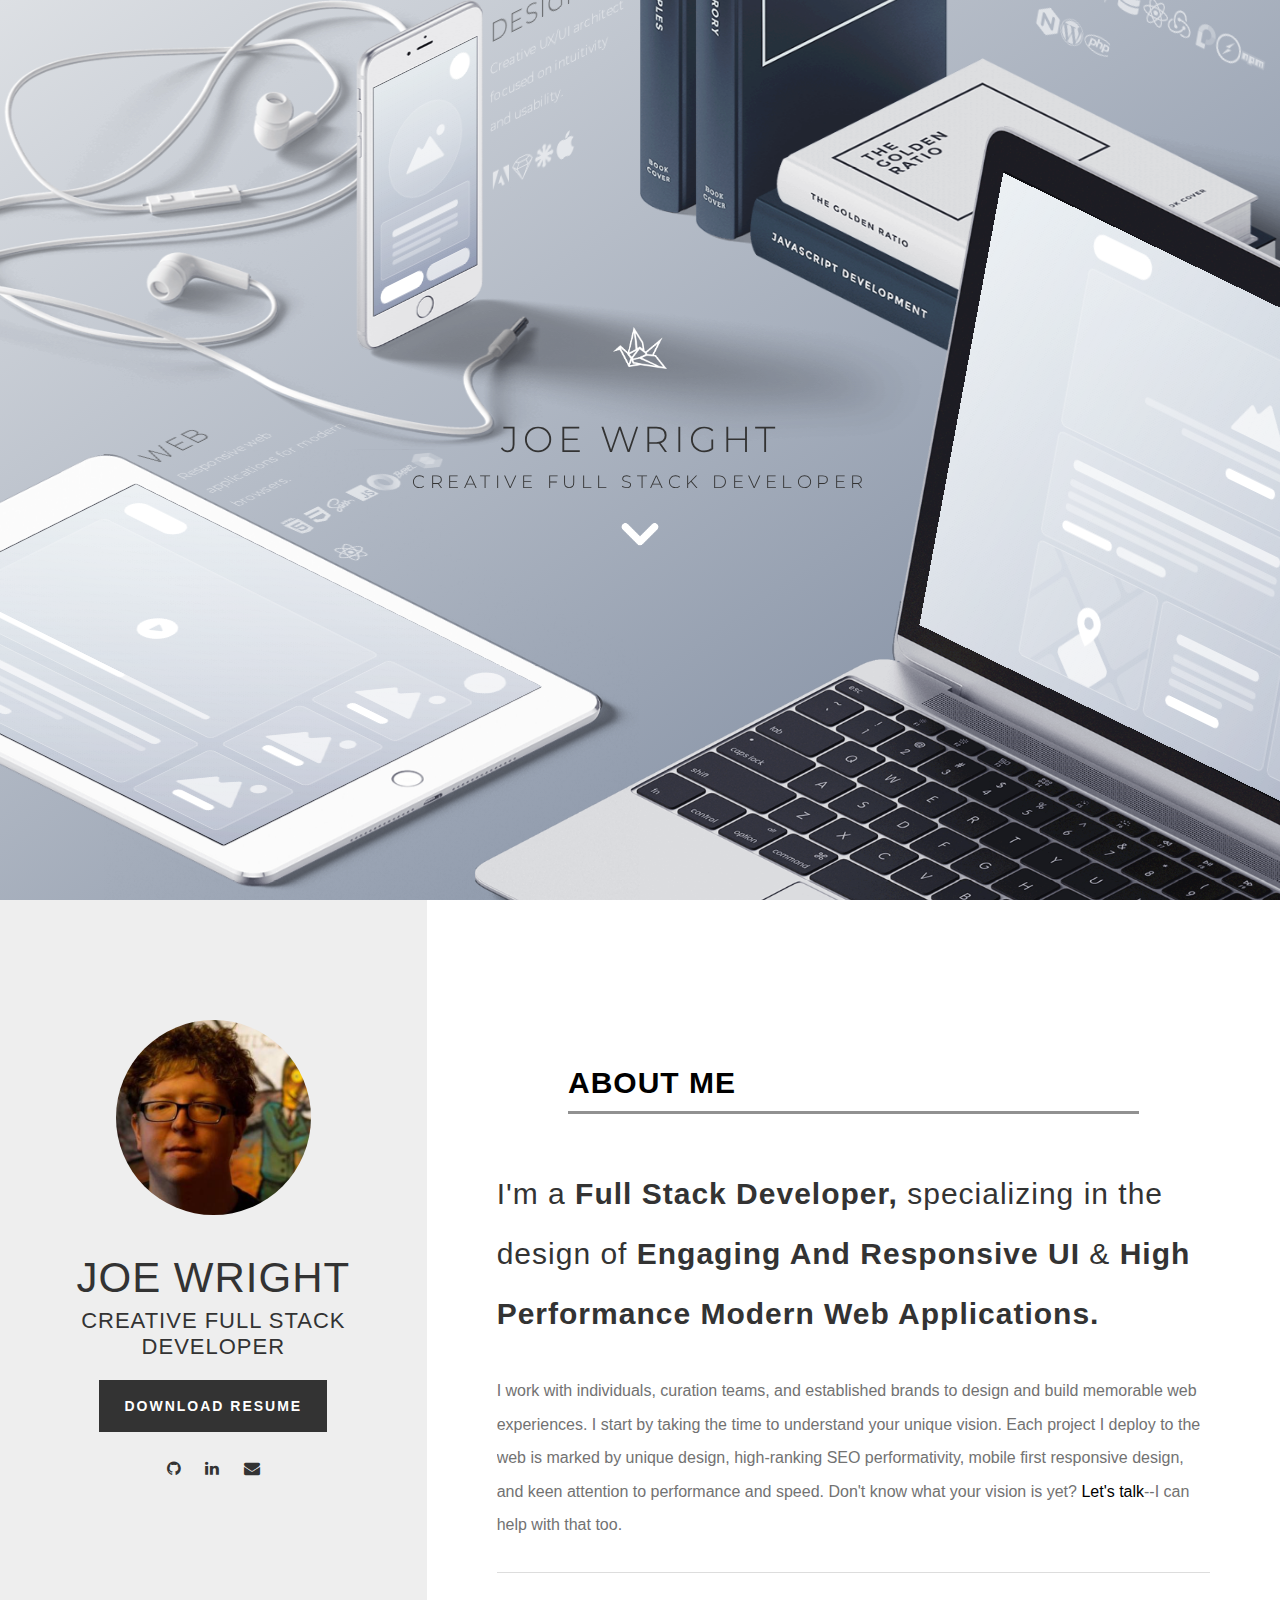
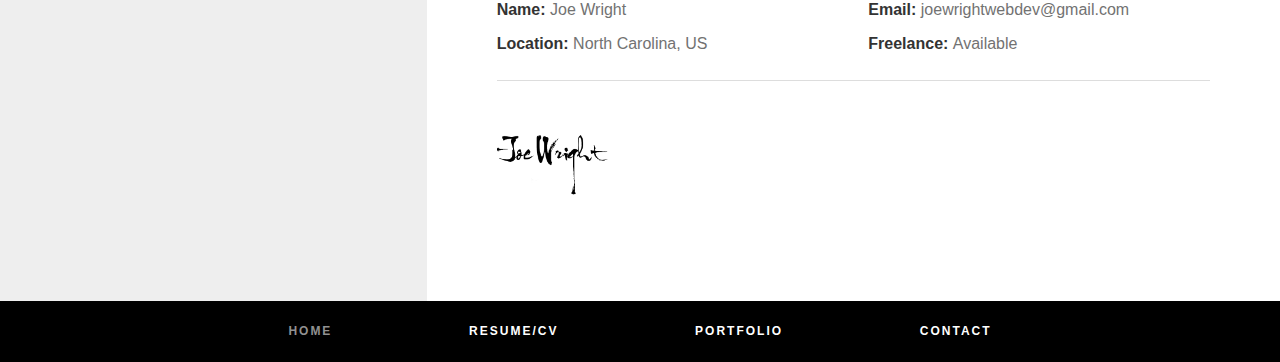
==== index.html @ a3461957 "working on header react app" ====
<!DOCTYPE html>
<html lang="en" >
<head>
	<meta charset="UTF-8">
	<title>Joe Wright | Developer</title>
	<meta name="apple-mobile-web-app-capable" content="yes" />
	<meta name="viewport" content="width=device-width, initial-scale=1.0, maximum-scale=1.0, user-scalable=no" />
    <meta property="og:title" content="Joe Wright Web Developer"/>
    <meta property="og:image" content="https://joewrightnc.github.io/images/ogphoto.png"/>
    <meta property="og:site_name" content="Joe Wright Web Developer"/>
    <meta property="og:description" content="Homepage for Joe Wright, a Creative Full Stack Web Developer based in Central North Carolina."/>
    <meta name="description" content="Joe Wright Web Developer Full Stack React Homepage">
	<meta name="keywords" content="Joe Wright, Web Developer, Full Stack, React, Node, Raleigh, Durham, Carrboro, Chapel Hill, North Carolina">
	<link href="images/favicon.ico" rel="shortcut icon" type="image/x-icon">
	<link href='https://fonts.googleapis.com/css?family=Montserrat:400,700' rel='stylesheet' type='text/css'>
    <link rel="stylesheet" href="css/plugins.min.css" type="text/css" media="screen" />
    <link rel="stylesheet" href="css/font-awesome.min.css" />
    <link rel="stylesheet" href="css/ionicons.min.css" />
    <link rel="stylesheet" href="css/bootstrap.min.css" />
	<link rel="stylesheet" href="css/style.css" />
</head>
<body>
    <div class="preloader">
        <div class="preloader-circle"></div>
    </div>
	<app id="app"></app>
    <div class="container-fluid" id="aboutSection" style="height:auto">
        <div class="row">
            <div class="col-sm-4 huge-side left-side" style="height:auto">
                <div class="huge-content">
                    <div class="crt-card-avatar">
                        <img class="avatar avatar-195" src="images/avatar/artBioImage.jpg" width="195" height="195" alt="">
                    </div>
                    <h1>Joe Wright</h1>
                    <h2>Creative Full Stack Developer</h2>
                    <a href="images/JWrightResume.pdf" class="btn btn-download" download>Download Resume</a>

                    <ul class="social-icons">
                        <li>
                            <a href="https://joewrightnc.github.io/" target="_blank" class="social-icon">
                                <i class="fa fa-github" aria-hidden="true"></i>
                            </a>
                        </li>
                        <li>
                            <a href="https://www.linkedin.com/in/joewrightnc/" target="_blank" class="social-icon">
                                <i class="fa fa-linkedin" aria-hidden="true"></i>
                            </a>
                        </li>
                        <li>
                            <a href="contact.html" class="social-icon">
                                <i class="fa fa-envelope" aria-hidden="true"></i>
                            </a>
                        </li>
                    </ul>
                </div>
            </div>
            <div class="col-sm-8 huge-side right-side">
                <section class="content about">
                    <div class="block-content">
                        <h3 class="title">About Me</h3>
                        <h3 class="subtitle">I'm a <b>Full Stack Developer,</b> specializing in the design of <b>Engaging And Responsive UI</b> & <b>High Performance Modern Web Applications.</b></h3>
                        <p>I work with individuals, curation teams, and established brands to design and build memorable web experiences.  I start by taking the time to understand your unique vision.  Each project I deploy to the web is marked by unique design, high-ranking SEO performativity, mobile first responsive design, and keen attention to performance and speed.  Don't know what your vision is yet?  <a href="contact.html" style="color:black;">Let's talk</a>--I can help with that too.</p>
                        <div class="info-list row">
                            <p class="col-sm-6"><strong>Name: </strong> Joe Wright</p>
                            <p class="col-sm-6"><strong>Email: </strong> joewrightwebdev@gmail.com</p>
                            <p class="col-sm-6"><strong>Location: </strong> North Carolina, US</p>
                            <p class="col-sm-6"><strong>Freelance: </strong> Available</p>
                        </div>
                            <img class="signature" src="images/signature.png" alt="" />
                        </div>
                    </section>
                </div>
            </div>
            <div class="row">
                <nav class="siteNav container-fluid">
                    <div class="navLink"><a class="active" href="index.html">Home <span class="sr-only">(current)</span></a></div>
                    <div class="navLink"><a href="resume.html">Resume/CV</a></div>
                    <div class="navLink"><a href="portfolio.html">Portfolio</a></div>
                    <div class="navLink"><a href="contact.html">Contact</a></div>
                </nav>
            </div>
        </div>
    </div>

    <script src='js/jquery.min.js'></script>
	<script src='js/react.min.js'></script>
	<script src='js/react-dom.js'></script>
	<script src='js/parallax.min.js'></script>
	<script src='js/react-motion.js'></script>
    <script src="js/header.js"></script>
    <script src="js/main.js"></script>
</body>
</html>
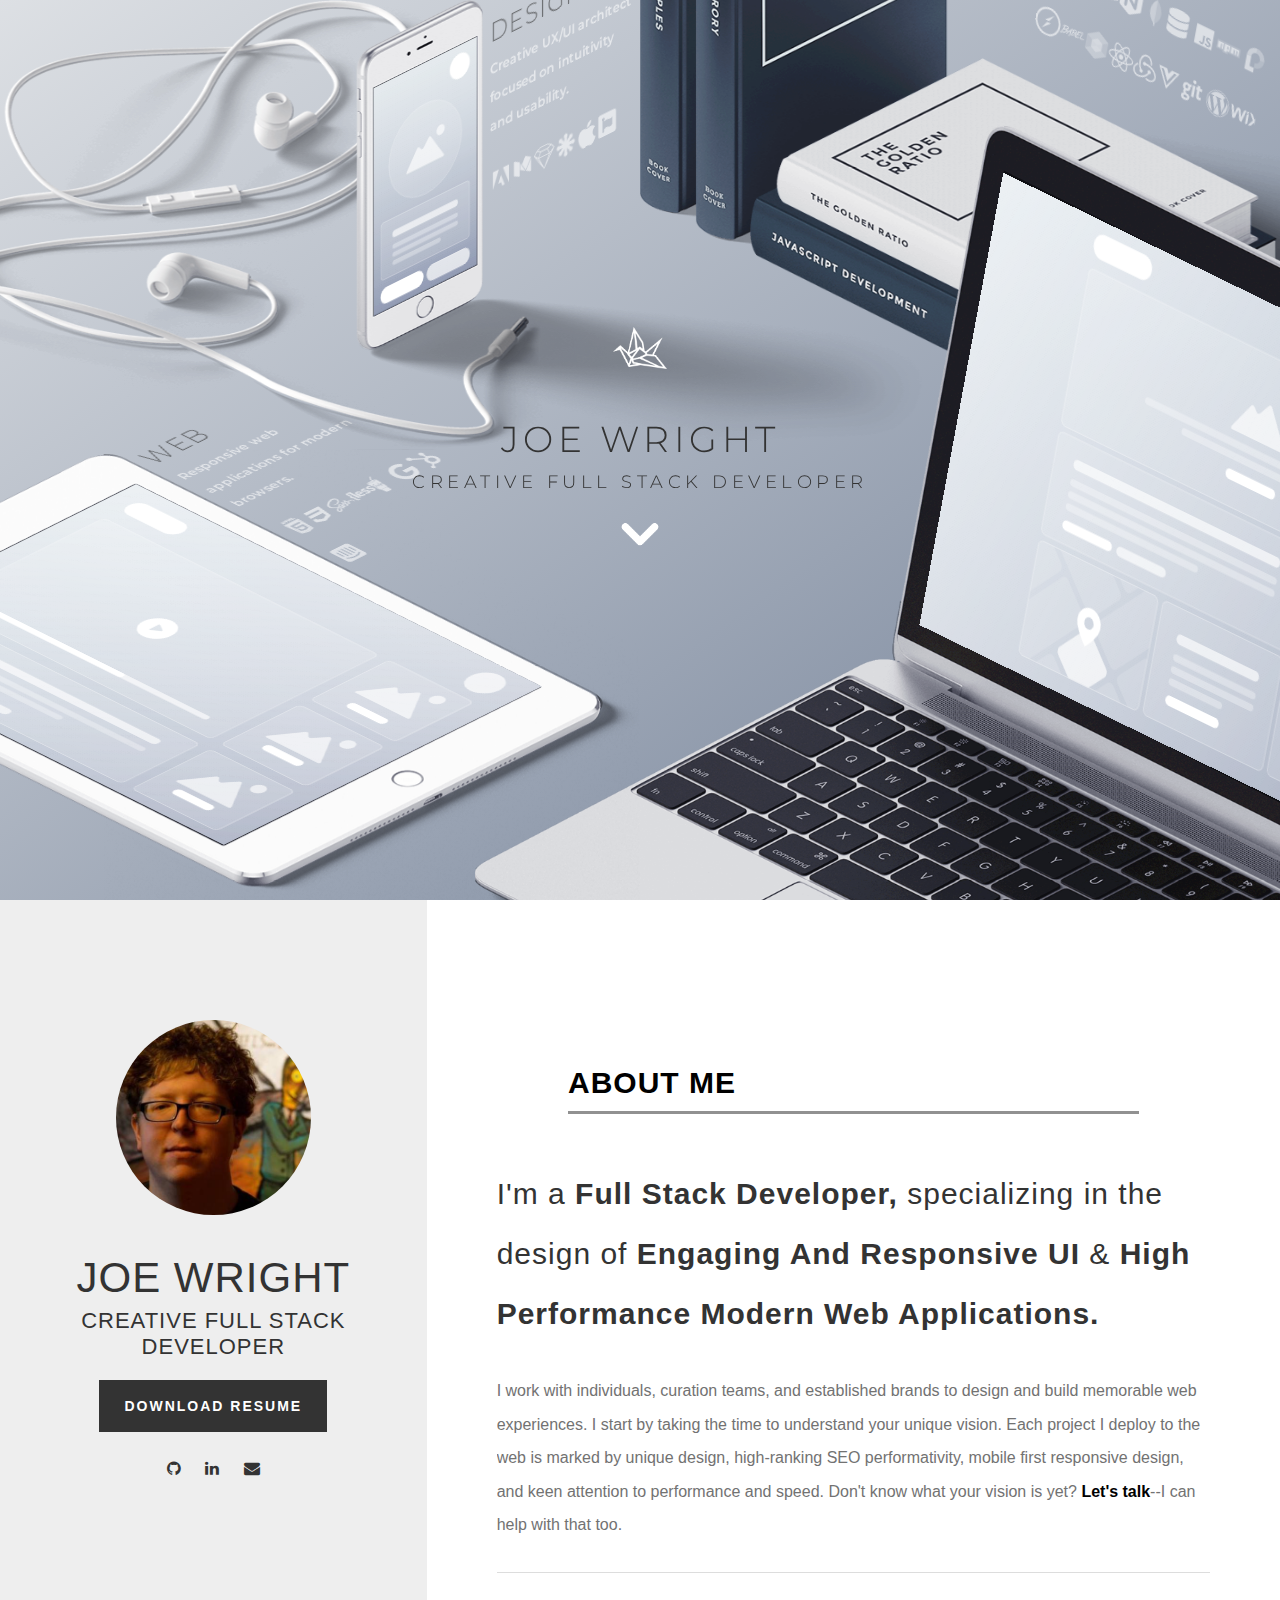
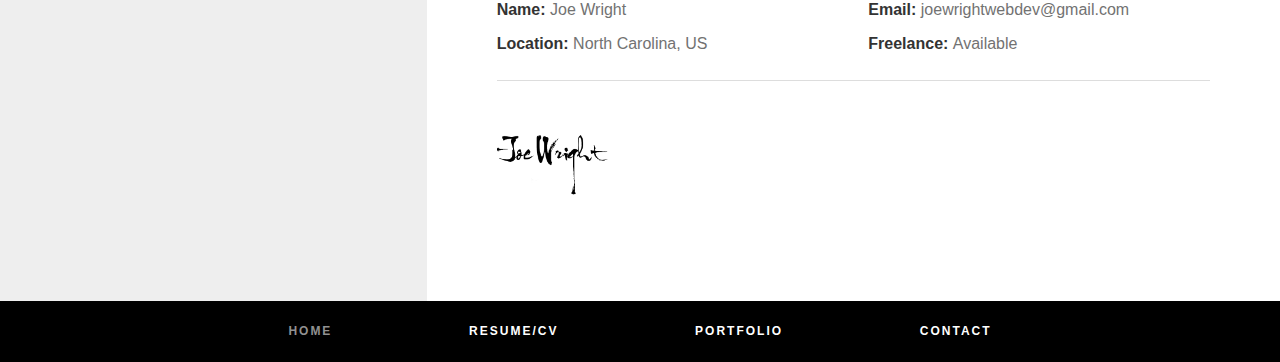
==== commit 0e8118c0: "update to home copy and resume copy" ====
--- a/index.html
+++ b/index.html
@@ -59,7 +59,7 @@
                     <div class="block-content">
                         <h3 class="title">About Me</h3>
                         <h3 class="subtitle">I'm a <b>Full Stack Developer,</b> specializing in the design of <b>Engaging And Responsive UI</b> & <b>High Performance Modern Web Applications.</b></h3>
-                        <p>I work with individuals, curation teams, and established brands to design and build memorable web experiences.  I start by taking the time to understand your unique vision.  Each project I deploy to the web is marked by unique design, high-ranking SEO performativity, mobile first responsive design, and keen attention to performance and speed.  Don't know what your vision is yet?  <a href="contact.html" style="color:black;">Let's talk</a>--I can help with that too.</p>
+                        <p>I work with individuals, curation teams, and established brands to design and build memorable web experiences.  I start by taking the time to understand your unique vision.  Each project I deploy to the web is marked by unique design, high-ranking SEO performativity, mobile first responsive design, and keen attention to performance and speed.  Don't know what your vision is yet?  <a href="contact.html" style="color:black;font-weight:600;">Let's talk</a>--I can help with that too.</p>
                         <div class="info-list row">
                             <p class="col-sm-6"><strong>Name: </strong> Joe Wright</p>
                             <p class="col-sm-6"><strong>Email: </strong> joewrightwebdev@gmail.com</p>
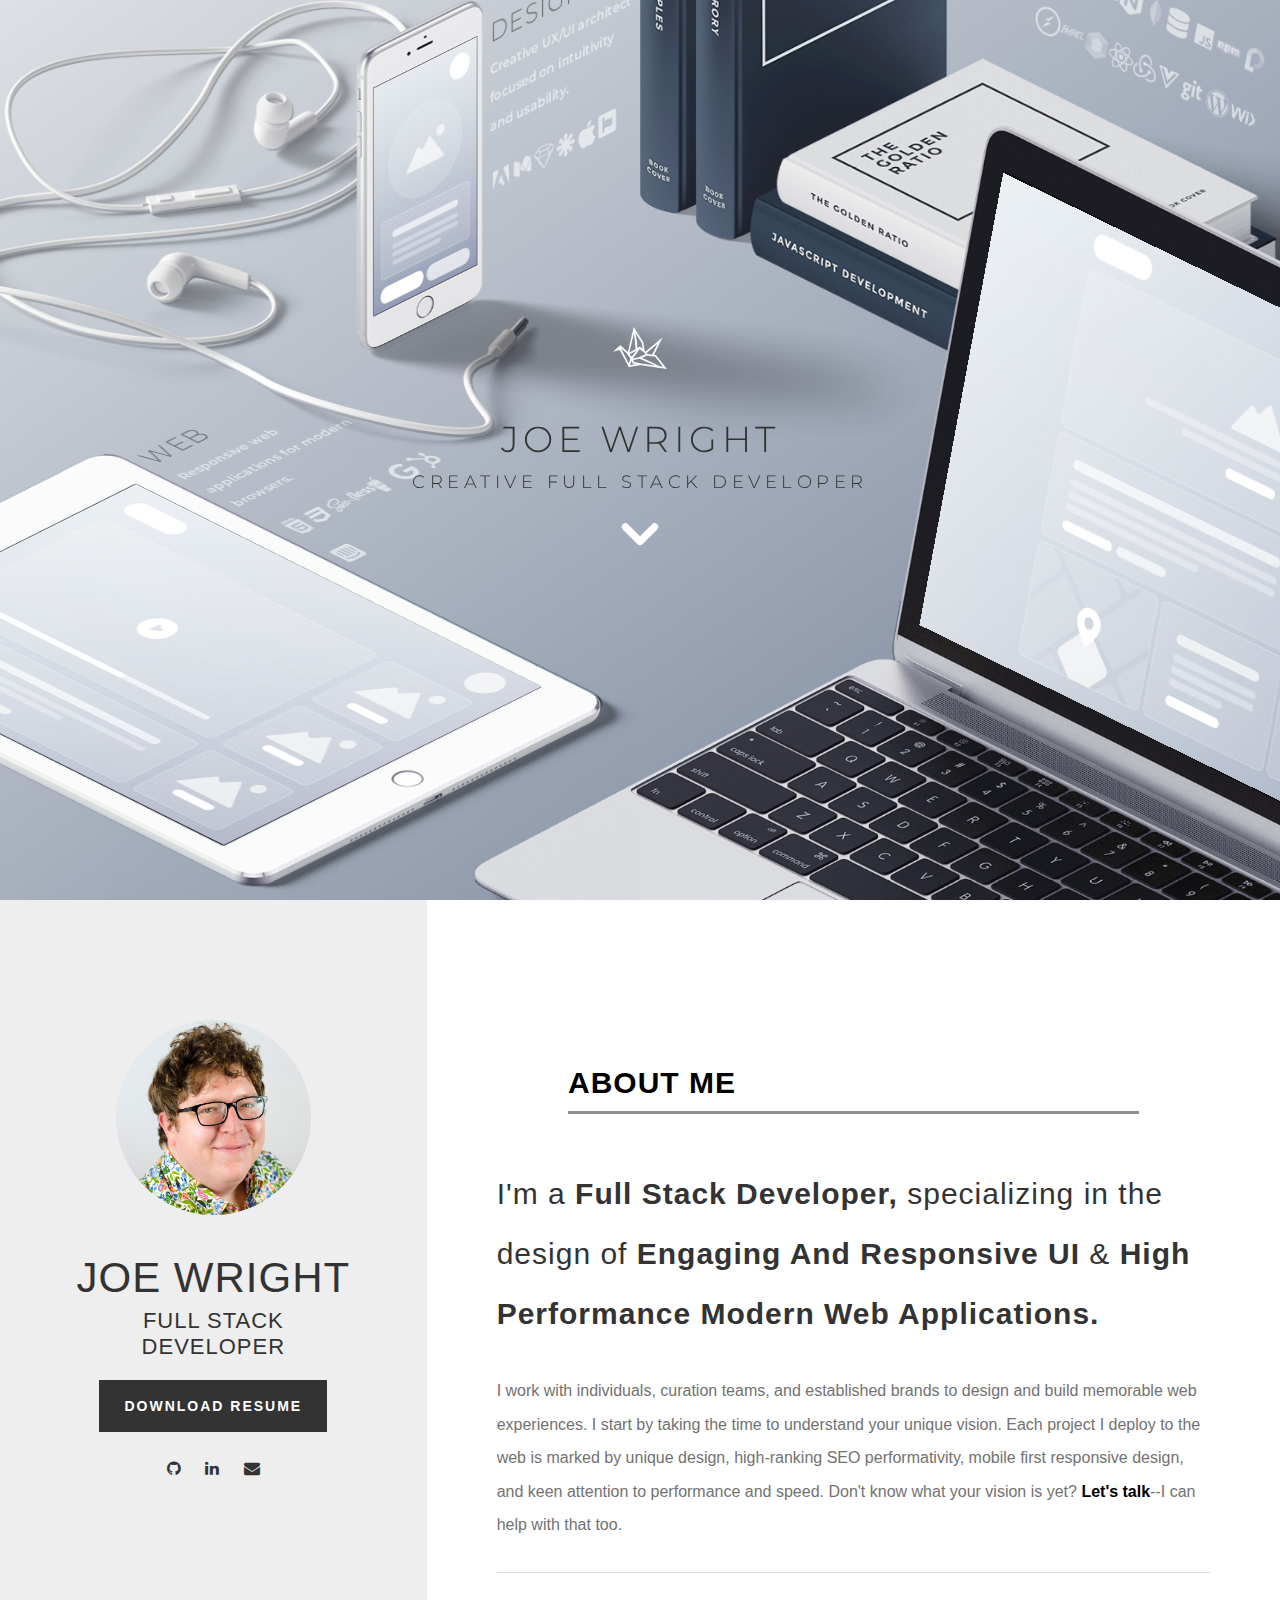
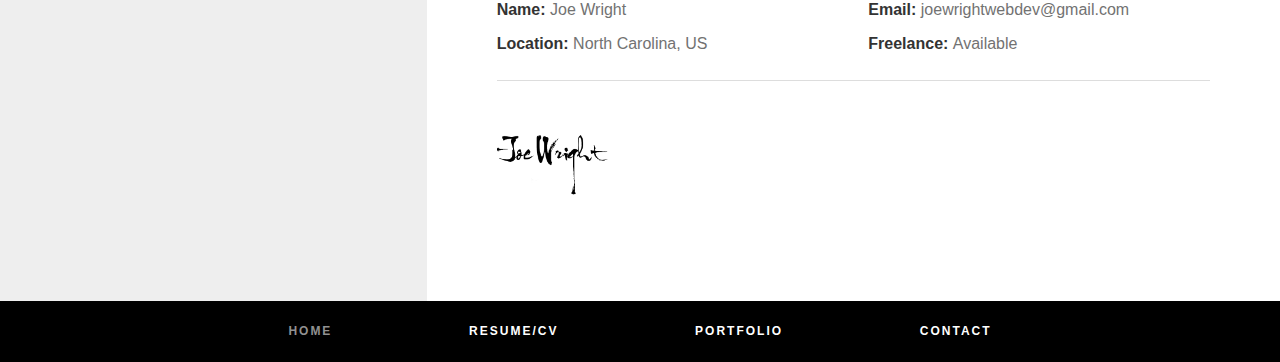
==== commit b0a9ba7d: "various updates" ====
--- a/index.html
+++ b/index.html
@@ -29,11 +29,11 @@
             <div class="col-sm-4 huge-side left-side" style="height:auto">
                 <div class="huge-content">
                     <div class="crt-card-avatar">
-                        <img class="avatar avatar-195" src="images/avatar/artBioImage.jpg" width="195" height="195" alt="">
+                        <img class="avatar avatar-195" src="images/avatar/headshot.jpg" width="195" height="195" alt="">
                     </div>
                     <h1>Joe Wright</h1>
-                    <h2>Creative Full Stack Developer</h2>
-                    <a href="images/JWrightResume.pdf" class="btn btn-download" download>Download Resume</a>
+                    <h2>Full Stack Developer</h2>
+                    <a href="images/JoeWrightResume.pdf" class="btn btn-download" download>Download Resume</a>
 
                     <ul class="social-icons">
                         <li>
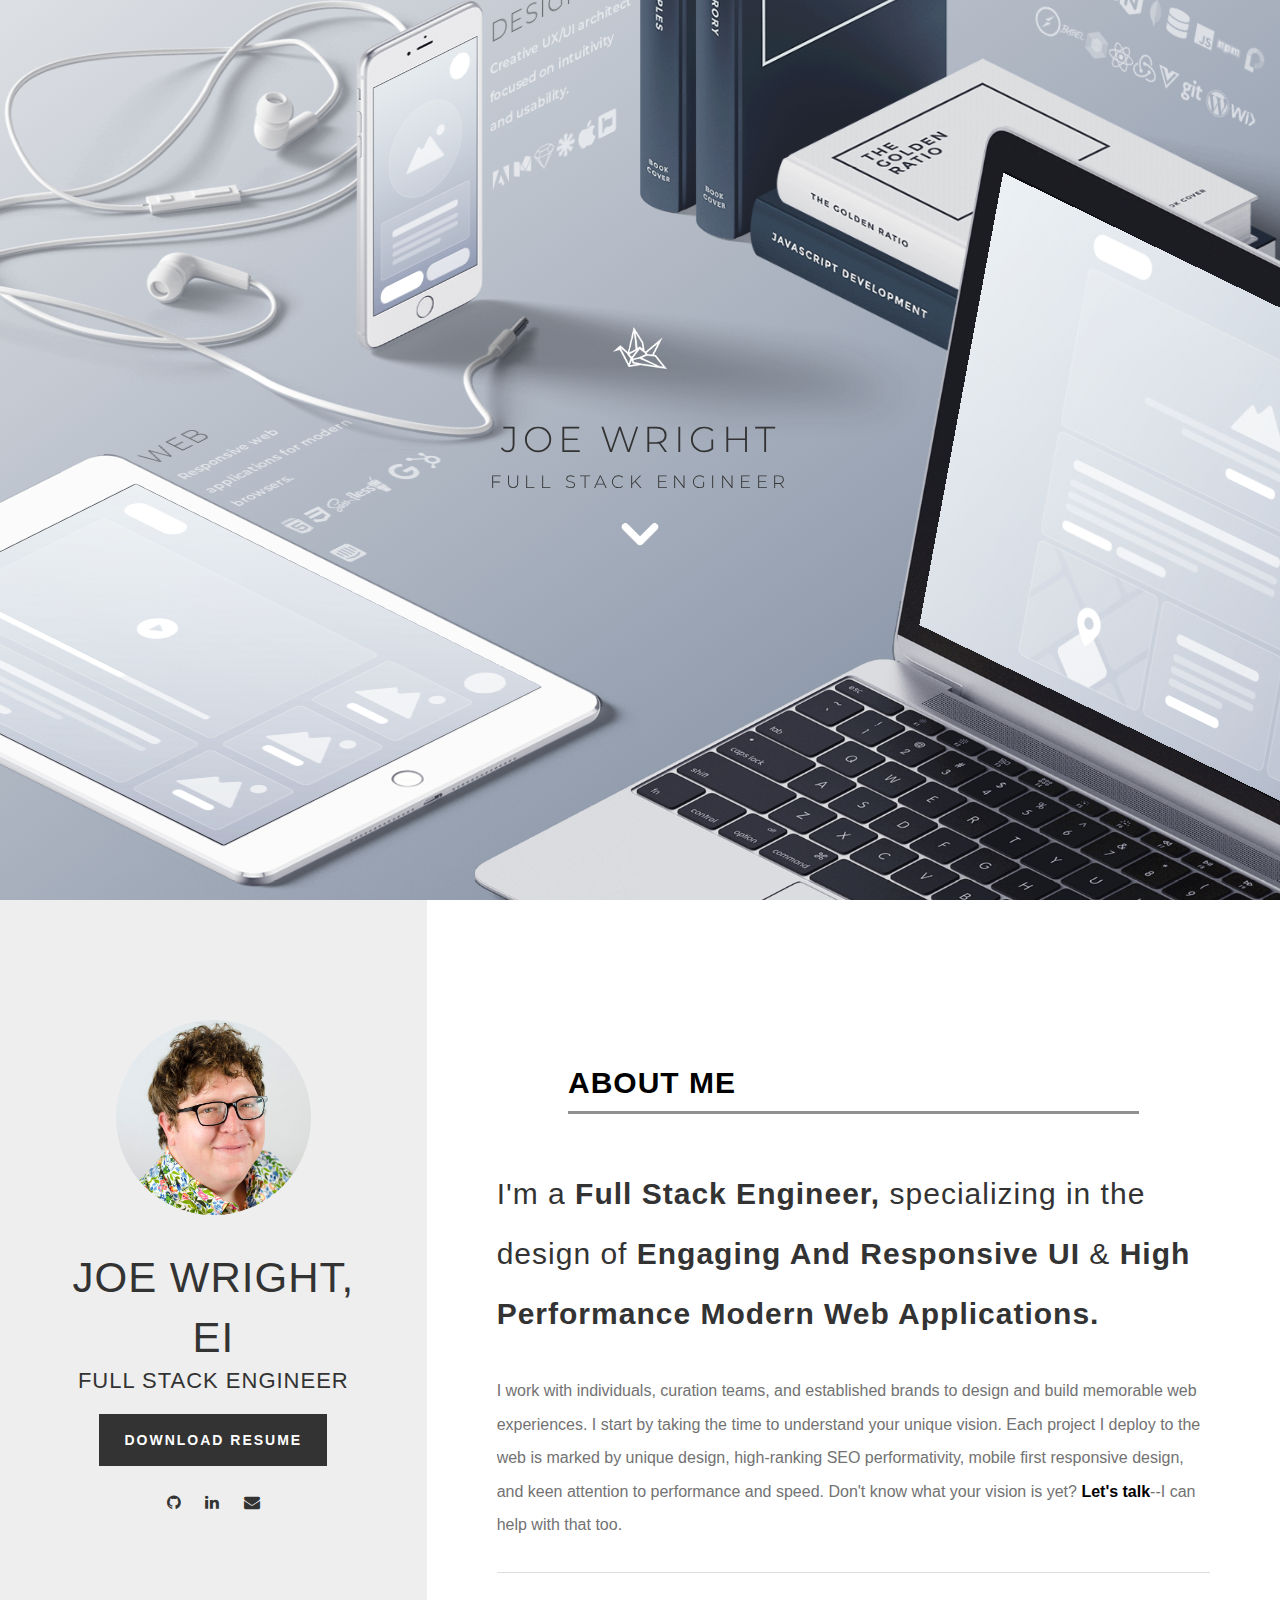
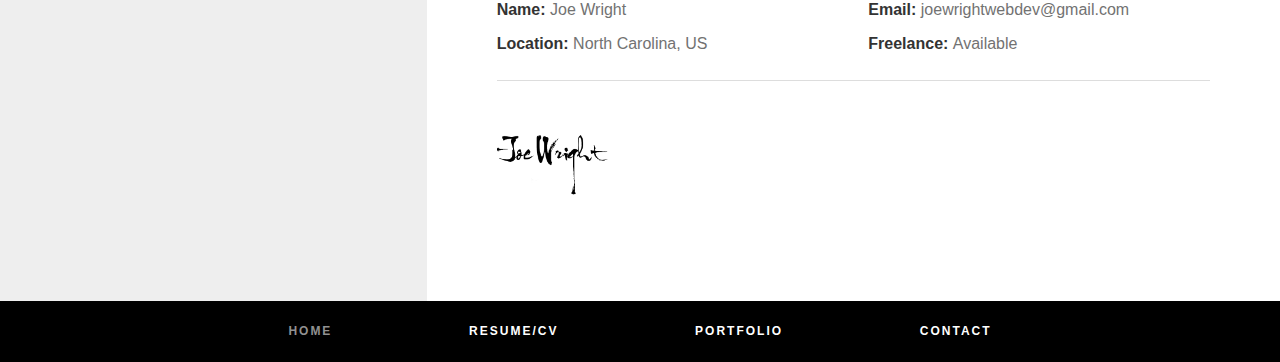
==== commit 48e2363c: "hi" ====
--- a/index.html
+++ b/index.html
@@ -2,7 +2,7 @@
 <html lang="en" >
 <head>
 	<meta charset="UTF-8">
-	<title>Joe Wright | Developer</title>
+	<title>Joe Wright | Engineer</title>
 	<meta name="apple-mobile-web-app-capable" content="yes" />
 	<meta name="viewport" content="width=device-width, initial-scale=1.0, maximum-scale=1.0, user-scalable=no" />
     <meta property="og:title" content="Joe Wright Web Developer"/>
@@ -11,7 +11,14 @@
     <meta property="og:description" content="Homepage for Joe Wright, a Creative Full Stack Web Developer based in Central North Carolina."/>
     <meta name="description" content="Joe Wright Web Developer Full Stack React Homepage">
 	<meta name="keywords" content="Joe Wright, Web Developer, Full Stack, React, Node, Raleigh, Durham, Carrboro, Chapel Hill, North Carolina">
-	<link href="images/favicon.ico" rel="shortcut icon" type="image/x-icon">
+    <script async src="https://www.googletagmanager.com/gtag/js?id=UA-136262506-1"></script>
+    <script>
+    window.dataLayer = window.dataLayer || [];
+    function gtag(){dataLayer.push(arguments);}
+    gtag('js', new Date());
+    gtag('config', 'UA-136262506-1');
+    </script>
+    <link href="images/favicon.ico" rel="shortcut icon" type="image/x-icon">
 	<link href='https://fonts.googleapis.com/css?family=Montserrat:400,700' rel='stylesheet' type='text/css'>
     <link rel="stylesheet" href="css/plugins.min.css" type="text/css" media="screen" />
     <link rel="stylesheet" href="css/font-awesome.min.css" />
@@ -31,13 +38,13 @@
                     <div class="crt-card-avatar">
                         <img class="avatar avatar-195" src="images/avatar/headshot.jpg" width="195" height="195" alt="">
                     </div>
-                    <h1>Joe Wright</h1>
-                    <h2>Full Stack Developer</h2>
+                    <h1>Joe Wright, EI</h1>
+                    <h2>Full Stack Engineer</h2>
                     <a href="images/JoeWrightResume.pdf" class="btn btn-download" download>Download Resume</a>
 
                     <ul class="social-icons">
                         <li>
-                            <a href="https://joewrightnc.github.io/" target="_blank" class="social-icon">
+                            <a href="https://github.com/joewrightnc" target="_blank" class="social-icon">
                                 <i class="fa fa-github" aria-hidden="true"></i>
                             </a>
                         </li>
@@ -47,7 +54,7 @@
                             </a>
                         </li>
                         <li>
-                            <a href="contact.html" class="social-icon">
+                            <a href="mailto:joewrightwebdev@gmail.com" class="social-icon">
                                 <i class="fa fa-envelope" aria-hidden="true"></i>
                             </a>
                         </li>
@@ -58,7 +65,7 @@
                 <section class="content about">
                     <div class="block-content">
                         <h3 class="title">About Me</h3>
-                        <h3 class="subtitle">I'm a <b>Full Stack Developer,</b> specializing in the design of <b>Engaging And Responsive UI</b> & <b>High Performance Modern Web Applications.</b></h3>
+                        <h3 class="subtitle">I'm a <b>Full Stack Engineer,</b> specializing in the design of <b>Engaging And Responsive UI</b> & <b>High Performance Modern Web Applications.</b></h3>
                         <p>I work with individuals, curation teams, and established brands to design and build memorable web experiences.  I start by taking the time to understand your unique vision.  Each project I deploy to the web is marked by unique design, high-ranking SEO performativity, mobile first responsive design, and keen attention to performance and speed.  Don't know what your vision is yet?  <a href="contact.html" style="color:black;font-weight:600;">Let's talk</a>--I can help with that too.</p>
                         <div class="info-list row">
                             <p class="col-sm-6"><strong>Name: </strong> Joe Wright</p>
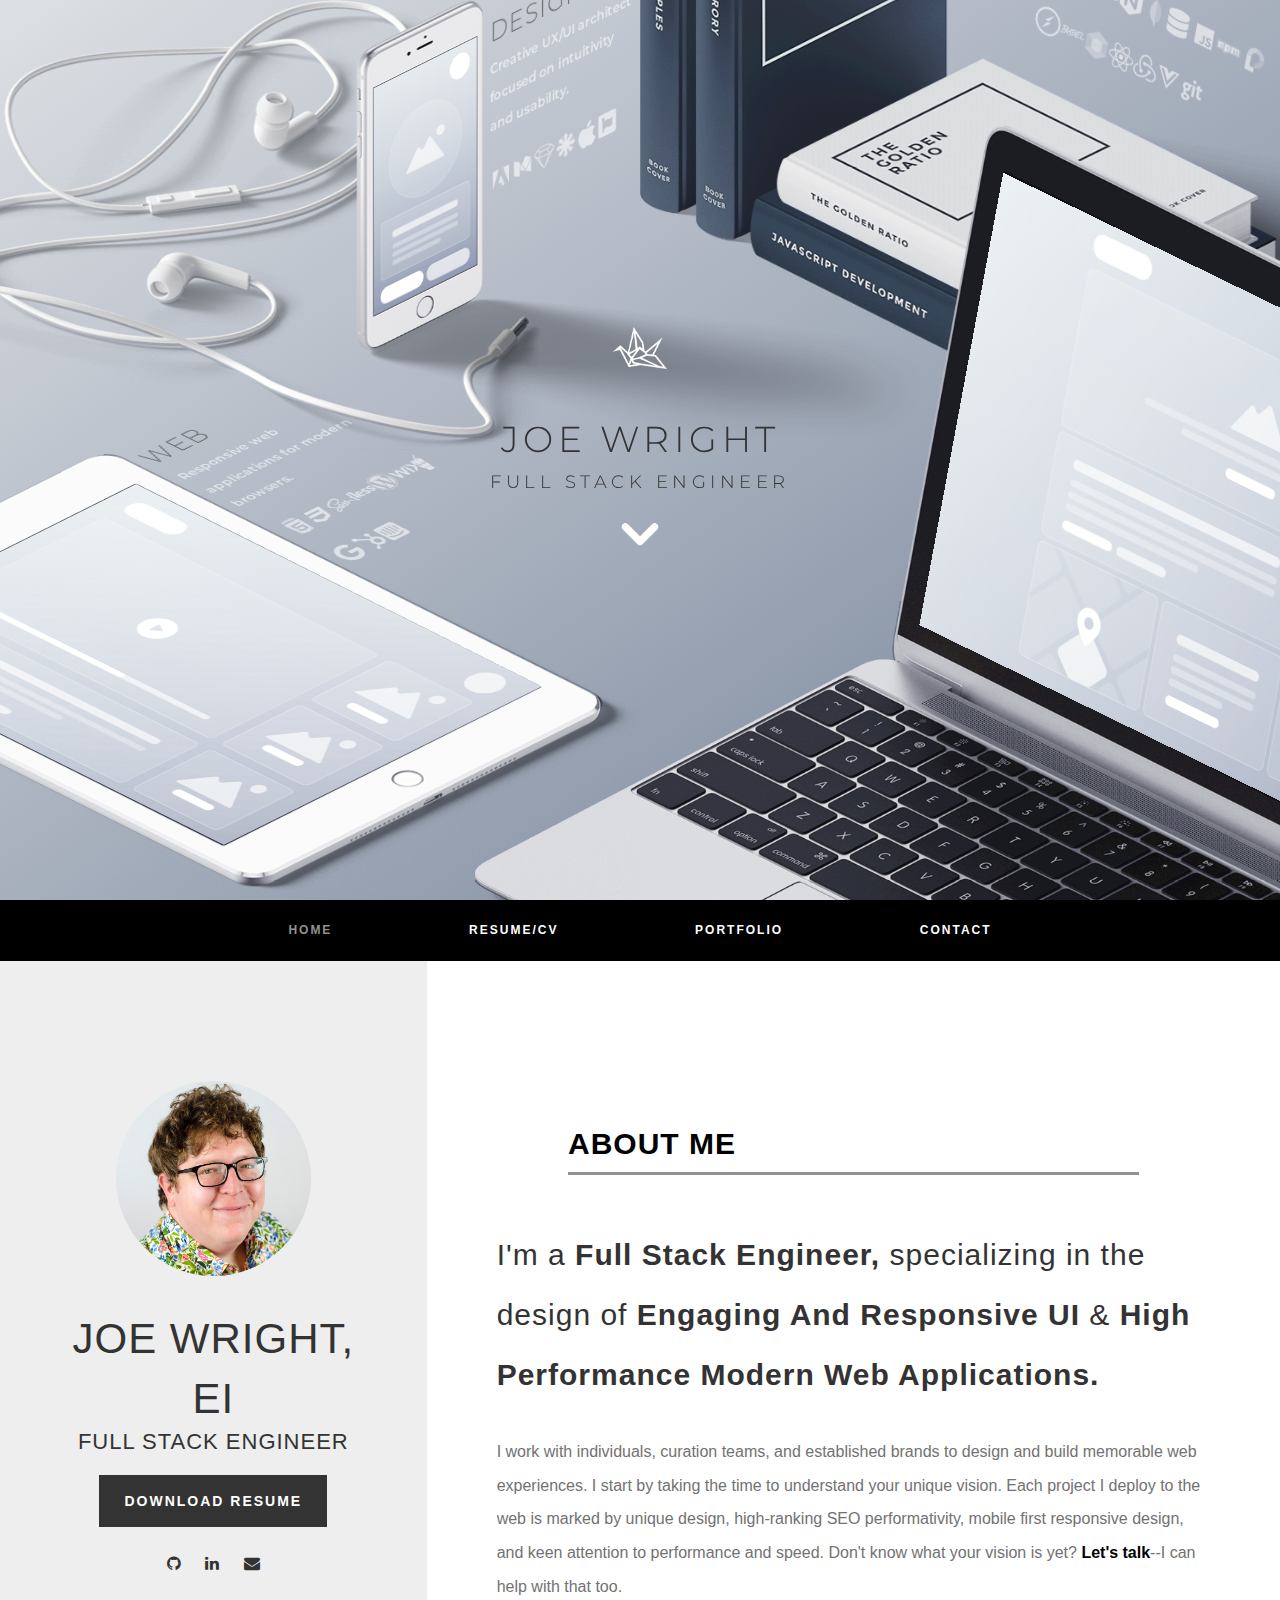
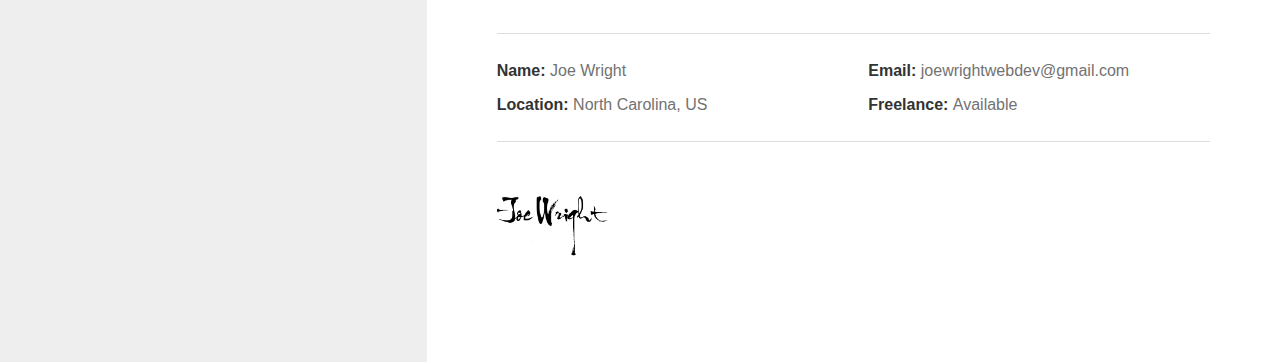
==== commit b45eeb2d: "hi" ====
--- a/index.html
+++ b/index.html
@@ -32,6 +32,14 @@
     </div>
 	<app id="app"></app>
     <div class="container-fluid" id="aboutSection" style="height:auto">
+        <div class="row">
+            <nav class="siteNav container-fluid">
+                <div class="navLink"><a class="active" href="index.html">Home <span class="sr-only">(current)</span></a></div>
+                <div class="navLink"><a href="resume.html">Resume/CV</a></div>
+                <div class="navLink"><a href="portfolio.html">Portfolio</a></div>
+                <div class="navLink"><a href="contact.html">Contact</a></div>
+            </nav>
+        </div>
         <div class="row">
             <div class="col-sm-4 huge-side left-side" style="height:auto">
                 <div class="huge-content">
@@ -78,14 +86,6 @@
                     </section>
                 </div>
             </div>
-            <div class="row">
-                <nav class="siteNav container-fluid">
-                    <div class="navLink"><a class="active" href="index.html">Home <span class="sr-only">(current)</span></a></div>
-                    <div class="navLink"><a href="resume.html">Resume/CV</a></div>
-                    <div class="navLink"><a href="portfolio.html">Portfolio</a></div>
-                    <div class="navLink"><a href="contact.html">Contact</a></div>
-                </nav>
-            </div>
         </div>
     </div>
 
